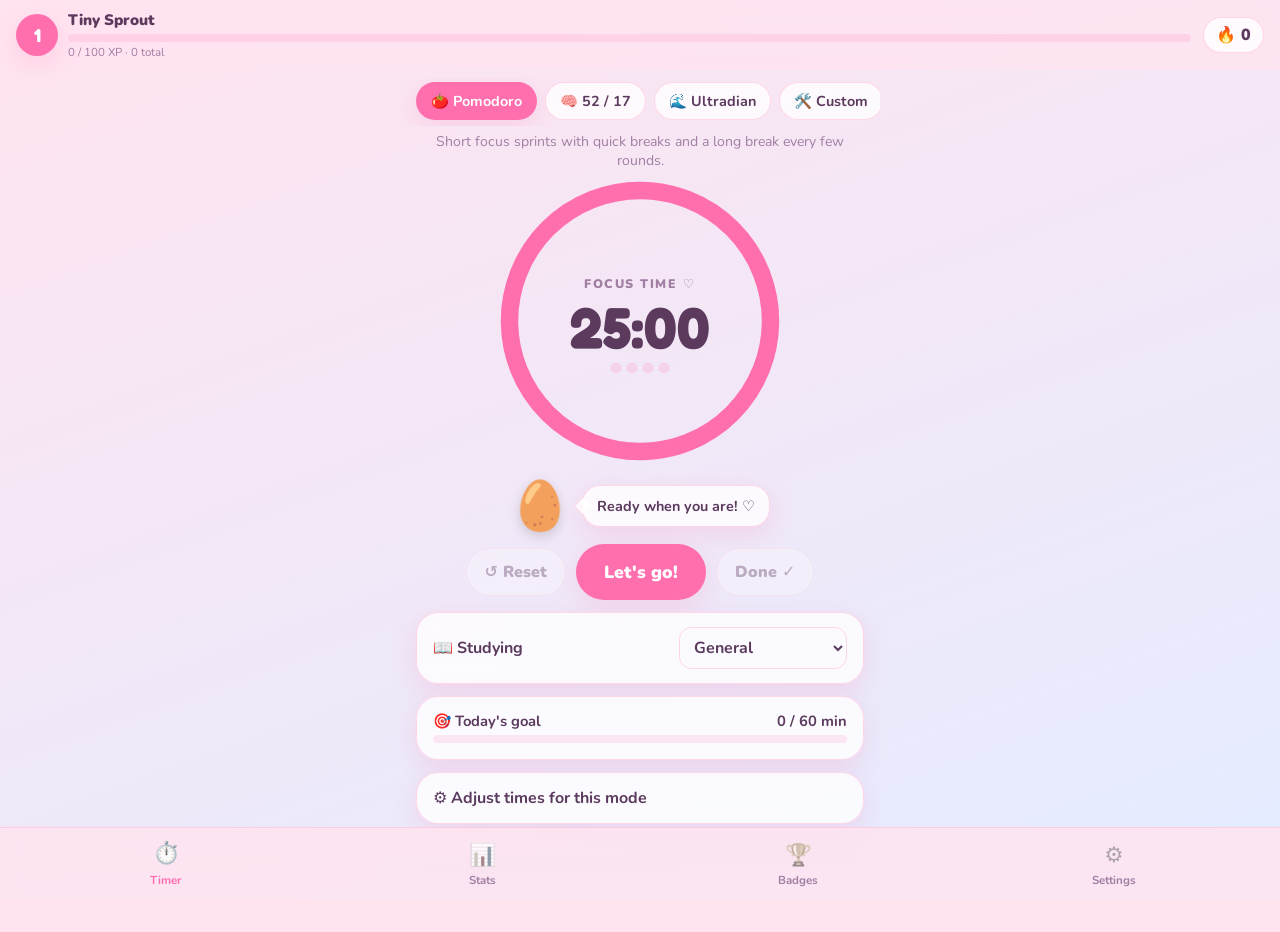
==== index.html @ 77144d10 "Add files via upload" ====
<!doctype html>
<html lang="en">
<head>
  <meta charset="utf-8">
  <meta name="viewport" content="width=device-width, initial-scale=1, viewport-fit=cover">
  <meta name="apple-mobile-web-app-capable" content="yes">
  <meta name="mobile-web-app-capable" content="yes">
  <meta name="apple-mobile-web-app-status-bar-style" content="black-translucent">
  <meta name="apple-mobile-web-app-title" content="StudyQuest">
  <meta name="theme-color" content="#ffe3ef">
  <meta name="description" content="A gamified study timer with Pomodoro, Flowtime and more.">
  <title>StudyQuest</title>
  <link rel="manifest" href="manifest.webmanifest">
  <link rel="apple-touch-icon" href="icons/apple-touch-icon.png">
  <link rel="icon" type="image/png" href="icons/icon-192.png">
  <link rel="preconnect" href="https://fonts.googleapis.com">
  <link rel="preconnect" href="https://fonts.gstatic.com" crossorigin>
  <link rel="stylesheet" href="https://fonts.googleapis.com/css2?family=Nunito:wght@400;700;900&family=Fredoka:wght@500;700&family=Creepster&family=Orbitron:wght@600;800&family=Press+Start+2P&family=VT323&display=swap">
  <link rel="stylesheet" href="styles.css">
</head>
<body data-theme="cute">
  <div id="decor" aria-hidden="true"></div>

  <header class="topbar">
    <div class="lvl">
      <div class="lvl-badge" id="lvlNum">1</div>
      <div class="lvl-info">
        <div class="lvl-title" id="lvlTitle">Tiny Sprout</div>
        <div class="xpbar"><div id="xpFill"></div></div>
        <div class="xp-text" id="xpText">0 / 100 XP</div>
      </div>
    </div>
    <div class="streak" id="streak" title="Day streak">🔥 0</div>
  </header>

  <div class="install-hint" id="installHint" hidden>
    <span>📲 Tap <b>Share</b> → <b>Add to Home Screen</b> to install</span>
    <button id="installClose" aria-label="Dismiss">✕</button>
  </div>

  <main id="app">
    <!-- TIMER -->
    <section class="view active" id="view-timer">
      <div class="chips" id="modeChips" role="tablist"></div>
      <p class="mode-desc" id="modeDesc"></p>

      <div class="ring-wrap">
        <svg viewBox="0 0 200 200" class="ring" aria-hidden="true">
          <circle class="ring-bg" cx="100" cy="100" r="90"></circle>
          <circle class="ring-fg" id="ringFg" cx="100" cy="100" r="90"></circle>
        </svg>
        <div class="ring-center">
          <div class="phase" id="phaseLabel">Focus</div>
          <div class="time" id="timeText" role="timer">25:00</div>
          <div class="dots" id="cycleDots"></div>
        </div>
      </div>

      <div class="mascot-row">
        <div class="mascot" id="mascot">🥚</div>
        <div class="bubble" id="bubble">Ready when you are!</div>
      </div>

      <div class="controls">
        <button class="btn ghost" id="resetBtn">↺ Reset</button>
        <button class="btn primary" id="mainBtn">Start</button>
        <button class="btn ghost" id="skipBtn">Skip ⏭</button>
      </div>

      <label class="subject card">
        <span>📖 Studying</span>
        <select id="subjectSelect"></select>
      </label>

      <div class="goal card">
        <div class="goal-head"><span>🎯 Today's goal</span><span id="goalText">0 / 60 min</span></div>
        <div class="bar"><div id="goalFill"></div></div>
      </div>

      <details class="adjust card" id="adjust">
        <summary>⚙️ Adjust times for this mode</summary>
        <div id="adjustFields"></div>
      </details>
    </section>

    <!-- STATS -->
    <section class="view" id="view-stats">
      <h2>Your progress</h2>
      <div class="stat-cards" id="statCards"></div>
      <div class="card">
        <h3>Last 7 days</h3>
        <div class="week" id="weekChart"></div>
      </div>
      <div class="card">
        <h3>By subject</h3>
        <div id="subjBars"></div>
      </div>
      <div class="card">
        <h3>Recent sessions</h3>
        <ul class="recent" id="recent"></ul>
      </div>
    </section>

    <!-- BADGES -->
    <section class="view" id="view-badges">
      <h2>Achievements</h2>
      <p class="muted" id="badgeCount"></p>
      <div class="badges" id="badgeGrid"></div>
    </section>

    <!-- SETTINGS -->
    <section class="view" id="view-settings">
      <h2>Settings</h2>

      <div class="card">
        <h3>Theme</h3>
        <div class="themes" id="themeGrid"></div>
      </div>

      <div class="card">
        <h3>Daily goal</h3>
        <label class="row">Minutes per day
          <input type="number" id="goalInput" min="5" max="960" step="5" inputmode="numeric">
        </label>
      </div>

      <div class="card">
        <h3>Behavior</h3>
        <label class="row switch">Sounds <input type="checkbox" id="soundToggle"><i></i></label>
        <label class="row switch">Keep screen on while timing <input type="checkbox" id="awakeToggle"><i></i></label>
        <label class="row switch">Auto-start breaks <input type="checkbox" id="autoBreakToggle"><i></i></label>
        <label class="row switch">Auto-start next focus <input type="checkbox" id="autoFocusToggle"><i></i></label>
      </div>

      <div class="card">
        <h3>Subjects</h3>
        <ul class="subject-list" id="subjectList"></ul>
        <form class="add-subject" id="addSubjectForm">
          <input type="text" id="newSubject" placeholder="Add a subject…" maxlength="30">
          <button class="btn small primary" type="submit">Add</button>
        </form>
      </div>

      <div class="card">
        <h3>Your data</h3>
        <p class="muted small">Everything is saved on this device only. Make a backup now and then.</p>
        <div class="btn-row">
          <button class="btn small ghost" id="exportBtn">⬇️ Export backup</button>
          <button class="btn small ghost" id="importBtn">⬆️ Import backup</button>
          <input type="file" id="importFile" accept="application/json,.json" hidden>
        </div>
        <button class="btn small danger" id="resetAllBtn">Reset all progress</button>
      </div>
    </section>
  </main>

  <nav class="tabbar">
    <button data-view="timer" class="active"><span>⏱️</span>Timer</button>
    <button data-view="stats"><span>📊</span>Stats</button>
    <button data-view="badges"><span>🏆</span>Badges</button>
    <button data-view="settings"><span>⚙️</span>Settings</button>
  </nav>

  <div id="toasts" aria-live="polite"></div>
  <div id="burst" aria-hidden="true"></div>

  <script src="app.js"></script>
</body>
</html>
---- styles.css ----
/* ============ THEMES ============ */
:root, [data-theme="cute"] {
  --bg1: #ffe3ef; --bg2: #e3ecff;
  --card: rgba(255,255,255,.78); --card-border: rgba(255,170,205,.45);
  --text: #5b3a5e; --muted: #a07fa3;
  --accent: #ff6fae; --accent-text: #fff; --accent2: #7cc8ff;
  --ring-bg: rgba(255,111,174,.15);
  --font: 'Nunito', system-ui, -apple-system, sans-serif;
  --font-display: 'Fredoka', 'Nunito', system-ui, sans-serif;
  --radius: 22px; --btn-radius: 999px;
  --shadow: 0 8px 24px rgba(255,111,174,.18);
  --time-size: 3.6rem;
}
[data-theme="spooky"] {
  --bg1: #1b0f26; --bg2: #2e1238;
  --card: rgba(44,24,58,.78); --card-border: rgba(255,140,26,.28);
  --text: #f5e9ff; --muted: #b59ccb;
  --accent: #ff8c1a; --accent-text: #1b0f26; --accent2: #a855f7;
  --ring-bg: rgba(168,85,247,.18);
  --font: 'Nunito', system-ui, sans-serif;
  --font-display: 'Creepster', 'Nunito', cursive;
  --radius: 14px; --btn-radius: 12px;
  --shadow: 0 0 22px rgba(255,140,26,.18);
  --time-size: 4rem;
}
[data-theme="forest"] {
  --bg1: #f4ecd8; --bg2: #dbe7c9;
  --card: rgba(255,251,240,.82); --card-border: rgba(95,141,78,.3);
  --text: #3d3322; --muted: #7d6f55;
  --accent: #5f8d4e; --accent-text: #fff; --accent2: #d98b3a;
  --ring-bg: rgba(95,141,78,.15);
  --font: 'Nunito', system-ui, sans-serif;
  --font-display: 'Fredoka', 'Nunito', sans-serif;
  --radius: 18px; --btn-radius: 16px;
  --shadow: 0 8px 22px rgba(61,51,34,.12);
  --time-size: 3.6rem;
}
[data-theme="space"] {
  --bg1: #070b22; --bg2: #1d1450;
  --card: rgba(22,29,68,.78); --card-border: rgba(92,225,230,.25);
  --text: #e7ecff; --muted: #8f9bd0;
  --accent: #5ce1e6; --accent-text: #070b22; --accent2: #b388ff;
  --ring-bg: rgba(92,225,230,.13);
  --font: 'Nunito', system-ui, sans-serif;
  --font-display: 'Orbitron', system-ui, sans-serif;
  --radius: 16px; --btn-radius: 10px;
  --shadow: 0 0 26px rgba(92,225,230,.15);
  --time-size: 3rem;
}
[data-theme="ocean"] {
  --bg1: #def6ff; --bg2: #a9dcf0;
  --card: rgba(255,255,255,.75); --card-border: rgba(0,150,199,.25);
  --text: #0b3954; --muted: #4f7a91;
  --accent: #0096c7; --accent-text: #fff; --accent2: #ff9478;
  --ring-bg: rgba(0,150,199,.14);
  --font: 'Nunito', system-ui, sans-serif;
  --font-display: 'Fredoka', 'Nunito', sans-serif;
  --radius: 26px; --btn-radius: 999px;
  --shadow: 0 8px 24px rgba(0,150,199,.16);
  --time-size: 3.6rem;
}
[data-theme="retro"] {
  --bg1: #0d0d1a; --bg2: #000000;
  --card: #15152a; --card-border: #39ff14;
  --text: #d9ffd9; --muted: #7fbf7f;
  --accent: #39ff14; --accent-text: #000; --accent2: #ff2e88;
  --ring-bg: rgba(57,255,20,.12);
  --font: 'VT323', ui-monospace, monospace;
  --font-display: 'Press Start 2P', ui-monospace, monospace;
  --radius: 0px; --btn-radius: 0px;
  --shadow: 4px 4px 0 #ff2e88;
  --time-size: 2.2rem;
}
[data-theme="retro"] body, [data-theme="retro"] { font-size: 20px; }

/* ============ BASE ============ */
* { box-sizing: border-box; -webkit-tap-highlight-color: transparent; }
html, body { margin: 0; min-height: 100%; }
body {
  font-family: var(--font);
  color: var(--text);
  background: linear-gradient(160deg, var(--bg1), var(--bg2)) fixed;
  background-color: var(--bg1);
  min-height: 100vh; min-height: 100dvh;
  overscroll-behavior-y: none;
  transition: background .4s, color .4s;
}
button, input, select { font: inherit; color: inherit; }
h2, h3 { font-family: var(--font-display); font-weight: 700; margin: .2em 0 .6em; }
h2 { font-size: 1.5rem; }
h3 { font-size: 1.05rem; }
[data-theme="retro"] h2 { font-size: 1rem; line-height: 1.6; }
[data-theme="retro"] h3 { font-size: .7rem; line-height: 1.6; }
[data-theme="spooky"] h2 { font-size: 2rem; letter-spacing: .04em; color: var(--accent); font-weight: 400; }
[data-theme="spooky"] h3 { font-size: 1.3rem; letter-spacing: .04em; font-weight: 400; }
.muted { color: var(--muted); }
.small { font-size: .85rem; }

#decor { position: fixed; inset: 0; overflow: hidden; pointer-events: none; z-index: 0; }
#decor span {
  position: absolute; bottom: -10vh; opacity: .3;
  animation: drift linear infinite;
}
@keyframes drift {
  0%   { transform: translate(0, 0) rotate(0deg); }
  50%  { transform: translate(18px, -60vh) rotate(25deg); }
  100% { transform: translate(-12px, -125vh) rotate(-10deg); }
}

.topbar {
  position: sticky; top: 0; z-index: 5;
  display: flex; align-items: center; justify-content: space-between; gap: 12px;
  padding: calc(env(safe-area-inset-top) + 10px) 16px 10px;
  backdrop-filter: blur(12px); -webkit-backdrop-filter: blur(12px);
  background: color-mix(in srgb, var(--bg1) 70%, transparent);
}
.lvl { display: flex; align-items: center; gap: 10px; flex: 1; min-width: 0; }
.lvl-badge {
  width: 42px; height: 42px; flex: none; display: grid; place-items: center;
  border-radius: 50%; background: var(--accent); color: var(--accent-text);
  font-family: var(--font-display); font-weight: 700; font-size: 1.15rem; box-shadow: var(--shadow);
}
[data-theme="retro"] .lvl-badge { border-radius: 0; font-size: .75rem; }
.lvl-info { flex: 1; min-width: 0; }
.lvl-title { font-weight: 900; font-size: .95rem; white-space: nowrap; overflow: hidden; text-overflow: ellipsis; }
.xpbar, .bar { height: 8px; border-radius: 99px; background: var(--ring-bg); overflow: hidden; margin: 4px 0 2px; }
[data-theme="retro"] .xpbar, [data-theme="retro"] .bar { border-radius: 0; }
#xpFill, .bar > div { height: 100%; width: 0; background: linear-gradient(90deg, var(--accent), var(--accent2)); border-radius: inherit; transition: width .6s ease; }
.xp-text { font-size: .72rem; color: var(--muted); }
.streak {
  flex: none; font-weight: 900; padding: 6px 12px; border-radius: 99px;
  background: var(--card); border: 1px solid var(--card-border);
}
[data-theme="retro"] .streak { border-radius: 0; }

.install-hint {
  position: relative; z-index: 4; margin: 8px 16px 0; padding: 10px 40px 10px 14px;
  border-radius: 14px; background: var(--accent); color: var(--accent-text); font-size: .9rem;
}
.install-hint button { position: absolute; right: 8px; top: 50%; transform: translateY(-50%); background: none; border: 0; font-size: 1rem; cursor: pointer; color: inherit; }

main {
  position: relative; z-index: 1;
  max-width: 480px; margin: 0 auto;
  padding: 8px 16px calc(96px + env(safe-area-inset-bottom));
}
.view { display: none; animation: fadein .25s ease; }
.view.active { display: block; }
@keyframes fadein { from { opacity: 0; transform: translateY(6px); } to { opacity: 1; transform: none; } }

.card {
  background: var(--card); border: 1px solid var(--card-border);
  border-radius: var(--radius); padding: 14px 16px; margin: 12px 0;
  box-shadow: var(--shadow);
  backdrop-filter: blur(8px); -webkit-backdrop-filter: blur(8px);
}
[data-theme="retro"] .card { border-width: 2px; }

/* ============ TIMER ============ */
.chips {
  display: flex; gap: 8px; overflow-x: auto; padding: 4px 2px 6px; margin: 0 -16px; padding-inline: 16px;
  scrollbar-width: none;
}
.chips::-webkit-scrollbar { display: none; }
.chip {
  flex: none; padding: 8px 14px; border-radius: var(--btn-radius);
  background: var(--card); border: 1px solid var(--card-border); cursor: pointer;
  font-weight: 700; font-size: .9rem; white-space: nowrap;
}
.chip.active { background: var(--accent); color: var(--accent-text); border-color: transparent; box-shadow: var(--shadow); }
.mode-desc { text-align: center; color: var(--muted); font-size: .88rem; margin: 6px 8px 0; min-height: 2.4em; }

.ring-wrap { position: relative; width: min(78vw, 290px); aspect-ratio: 1; margin: 6px auto 0; }
.ring { width: 100%; height: 100%; transform: rotate(-90deg); }
.ring circle { fill: none; stroke-width: 12; }
.ring-bg { stroke: var(--ring-bg); }
.ring-fg { stroke: var(--accent); stroke-linecap: round; transition: stroke-dashoffset .3s linear, stroke .4s; }
[data-theme="retro"] .ring-fg { stroke-linecap: butt; }
body.on-break .ring-fg { stroke: var(--accent2); }
.ring-center { position: absolute; inset: 0; display: flex; flex-direction: column; align-items: center; justify-content: center; text-align: center; }
.phase { font-weight: 900; text-transform: uppercase; letter-spacing: .12em; font-size: .78rem; color: var(--muted); max-width: 70%; }
[data-theme="retro"] .phase { font-family: var(--font-display); font-size: .5rem; line-height: 1.6; }
.time {
  font-family: var(--font-display); font-size: var(--time-size); font-weight: 700;
  font-variant-numeric: tabular-nums; line-height: 1.1; margin: 4px 0;
}
[data-theme="spooky"] .time { font-weight: 400; letter-spacing: .05em; color: var(--accent); text-shadow: 0 0 18px rgba(255,140,26,.45); }
[data-theme="space"] .time { text-shadow: 0 0 16px rgba(92,225,230,.5); }
[data-theme="retro"] .time { text-shadow: 3px 3px 0 var(--accent2); }
.dots { display: flex; gap: 6px; min-height: 10px; }
.dots i { width: 10px; height: 10px; border-radius: 50%; background: var(--ring-bg); border: 1px solid var(--card-border); }
.dots i.on { background: var(--accent); border-color: var(--accent); }
[data-theme="retro"] .dots i { border-radius: 0; }

.mascot-row { display: flex; align-items: center; justify-content: center; gap: 12px; margin: 10px 0 4px; }
.mascot { font-size: 3rem; line-height: 1; filter: drop-shadow(0 4px 6px rgba(0,0,0,.15)); transition: transform .3s; }
body.running.on-focus .mascot { animation: bob 1.6s ease-in-out infinite; }
body.on-break .mascot { animation: sway 3s ease-in-out infinite; }
.mascot.cheer { animation: cheer .7s ease 2 !important; }
@keyframes bob { 0%,100% { transform: translateY(0); } 50% { transform: translateY(-8px); } }
@keyframes sway { 0%,100% { transform: rotate(-6deg); } 50% { transform: rotate(6deg); } }
@keyframes cheer { 0% { transform: scale(1) rotate(0); } 30% { transform: scale(1.35) rotate(-12deg); } 60% { transform: scale(1.2) rotate(12deg); } 100% { transform: scale(1); } }
.bubble {
  position: relative; max-width: 220px; padding: 10px 14px; font-size: .9rem; font-weight: 700;
  background: var(--card); border: 1px solid var(--card-border); border-radius: 18px; box-shadow: var(--shadow);
}
.bubble::before {
  content: ''; position: absolute; left: -7px; top: 50%; width: 12px; height: 12px;
  background: inherit; border-left: 1px solid var(--card-border); border-bottom: 1px solid var(--card-border);
  transform: translateY(-50%) rotate(45deg);
}
[data-theme="retro"] .bubble { border-radius: 0; }

.controls { display: flex; justify-content: center; align-items: center; gap: 10px; margin: 14px 0 6px; }
.btn {
  border: 0; cursor: pointer; border-radius: var(--btn-radius); font-weight: 900;
  padding: 12px 18px; transition: transform .1s, opacity .2s; touch-action: manipulation;
}
.btn:active { transform: scale(.95); }
.btn:disabled { opacity: .35; pointer-events: none; }
.btn.primary { background: var(--accent); color: var(--accent-text); box-shadow: var(--shadow); }
.controls .btn.primary { min-width: 130px; padding: 16px 24px; font-size: 1.1rem; }
.btn.ghost { background: var(--card); border: 1px solid var(--card-border); }
.btn.danger { background: transparent; border: 1px solid #e5484d; color: #e5484d; margin-top: 10px; }
.btn.small { padding: 8px 14px; font-size: .88rem; }
[data-theme="retro"] .btn { font-family: var(--font-display); font-size: .6rem; line-height: 1.5; }
[data-theme="retro"] .controls .btn.primary { font-size: .7rem; }
[data-theme="spooky"] .controls .btn.primary { font-family: var(--font-display); font-weight: 400; font-size: 1.4rem; letter-spacing: .05em; }
.btn-row { display: flex; gap: 8px; flex-wrap: wrap; }

.subject { display: flex; align-items: center; justify-content: space-between; gap: 12px; font-weight: 700; }
select, input[type="number"], input[type="text"] {
  background: transparent; border: 1px solid var(--card-border); border-radius: 12px;
  padding: 8px 10px; font-weight: 700; min-width: 0;
}
select { max-width: 60%; }
select option { color: #222; }
[data-theme="retro"] select, [data-theme="retro"] input { border-radius: 0; }
.goal-head { display: flex; justify-content: space-between; font-weight: 700; font-size: .92rem; }

.adjust summary { cursor: pointer; font-weight: 700; list-style: none; }
.adjust summary::-webkit-details-marker { display: none; }
.adjust[open] summary { margin-bottom: 8px; }
.row { display: flex; align-items: center; justify-content: space-between; gap: 12px; padding: 8px 0; font-weight: 700; }
.row + .row { border-top: 1px dashed var(--card-border); }
.row input[type="number"] { width: 84px; text-align: center; }

/* switches */
.switch input { position: absolute; opacity: 0; pointer-events: none; }
.switch i {
  flex: none; position: relative; width: 50px; height: 30px; border-radius: 99px;
  background: var(--ring-bg); border: 1px solid var(--card-border); transition: background .2s;
}
.switch i::after {
  content: ''; position: absolute; top: 3px; left: 3px; width: 22px; height: 22px; border-radius: 50%;
  background: #fff; box-shadow: 0 1px 3px rgba(0,0,0,.25); transition: transform .2s;
}
.switch input:checked + i { background: var(--accent); }
.switch input:checked + i::after { transform: translateX(20px); }
.switch input:focus-visible + i { outline: 2px solid var(--accent2); outline-offset: 2px; }
[data-theme="retro"] .switch i, [data-theme="retro"] .switch i::after { border-radius: 0; }

/* ============ STATS ============ */
.stat-cards { display: grid; grid-template-columns: repeat(2, 1fr); gap: 10px; }
.stat-cards .card { margin: 0; text-align: center; padding: 14px 8px; }
.stat-cards b { display: block; font-family: var(--font-display); font-size: 1.6rem; color: var(--accent); }
[data-theme="retro"] .stat-cards b { font-size: .9rem; line-height: 2; }
.stat-cards span { font-size: .8rem; color: var(--muted); font-weight: 700; }
.week { display: flex; align-items: flex-end; gap: 8px; height: 150px; padding-top: 18px; }
.week .col { flex: 1; display: flex; flex-direction: column; align-items: center; justify-content: flex-end; height: 100%; gap: 4px; }
.week .bar-v { width: 100%; max-width: 30px; border-radius: 8px 8px 3px 3px; background: linear-gradient(180deg, var(--accent), var(--accent2)); min-height: 3px; transition: height .5s; }
.week .bar-v.empty { background: var(--ring-bg); }
.week .val { font-size: .7rem; font-weight: 700; color: var(--muted); }
.week .day { font-size: .75rem; font-weight: 900; }
.week .col.today .day { color: var(--accent); }
[data-theme="retro"] .week .bar-v { border-radius: 0; }
.subj-row { margin: 8px 0; }
.subj-row .top { display: flex; justify-content: space-between; font-size: .88rem; font-weight: 700; }
.recent { list-style: none; padding: 0; margin: 0; }
.recent li { display: flex; justify-content: space-between; gap: 8px; padding: 8px 0; font-size: .88rem; border-bottom: 1px dashed var(--card-border); }
.recent li:last-child { border-bottom: 0; }
.recent .when { color: var(--muted); white-space: nowrap; }

/* ============ BADGES ============ */
.badges { display: grid; grid-template-columns: repeat(auto-fill, minmax(140px, 1fr)); gap: 10px; }
.badge { text-align: center; margin: 0; padding: 14px 10px; }
.badge .ico { font-size: 2.2rem; line-height: 1.2; }
.badge .name { font-weight: 900; font-size: .92rem; margin: 4px 0 2px; }
.badge .desc { font-size: .78rem; color: var(--muted); }
.badge.locked .ico { filter: grayscale(1); opacity: .35; }
.badge.locked .name { opacity: .6; }
.badge.unlocked { border-color: var(--accent); }

/* ============ SETTINGS ============ */
.themes { display: grid; grid-template-columns: repeat(3, 1fr); gap: 8px; }
.theme-card {
  border: 2px solid transparent; border-radius: 16px; padding: 12px 4px 10px; cursor: pointer;
  display: flex; flex-direction: column; align-items: center; gap: 4px; font-weight: 900; font-size: .8rem;
}
.theme-card .em { font-size: 1.8rem; }
.theme-card.active { border-color: var(--accent); box-shadow: 0 0 0 3px var(--ring-bg); }
.subject-list { list-style: none; padding: 0; margin: 0 0 10px; }
.subject-list li { display: flex; justify-content: space-between; align-items: center; padding: 6px 0; font-weight: 700; }
.subject-list button { background: none; border: 0; cursor: pointer; font-size: 1rem; opacity: .6; }
.add-subject { display: flex; gap: 8px; }
.add-subject input { flex: 1; }

/* ============ TABBAR ============ */
.tabbar {
  position: fixed; left: 0; right: 0; bottom: 0; z-index: 10;
  display: flex; justify-content: space-around;
  padding: 6px 8px calc(env(safe-area-inset-bottom) + 6px);
  background: color-mix(in srgb, var(--bg1) 82%, transparent);
  backdrop-filter: blur(14px); -webkit-backdrop-filter: blur(14px);
  border-top: 1px solid var(--card-border);
}
.tabbar button {
  flex: 1; max-width: 110px; background: none; border: 0; cursor: pointer; padding: 6px 0;
  display: flex; flex-direction: column; align-items: center; gap: 2px;
  font-size: .72rem; font-weight: 700; color: var(--muted);
}
.tabbar button span { font-size: 1.35rem; filter: grayscale(.8); opacity: .7; transition: .2s; }
.tabbar button.active { color: var(--accent); }
.tabbar button.active span { filter: none; opacity: 1; transform: translateY(-2px); }
[data-theme="retro"] .tabbar button { font-size: .95rem; }

/* ============ TOASTS + BURST ============ */
#toasts {
  position: fixed; top: calc(env(safe-area-inset-top) + 70px); left: 50%; transform: translateX(-50%);
  z-index: 50; display: flex; flex-direction: column; gap: 8px; align-items: center; width: min(92vw, 380px); pointer-events: none;
}
.toast {
  background: var(--accent); color: var(--accent-text); font-weight: 900; padding: 10px 16px;
  border-radius: 16px; box-shadow: 0 8px 24px rgba(0,0,0,.2); text-align: center;
  animation: toastIn .35s cubic-bezier(.2,1.4,.4,1), toastOut .4s ease 2.8s forwards;
}
.toast.big { background: linear-gradient(135deg, var(--accent), var(--accent2)); font-size: 1.1rem; padding: 14px 20px; }
.toast small { display: block; font-weight: 700; opacity: .85; }
[data-theme="retro"] .toast { border-radius: 0; }
@keyframes toastIn { from { opacity: 0; transform: translateY(-14px) scale(.9); } }
@keyframes toastOut { to { opacity: 0; transform: translateY(-10px); } }

#burst { position: fixed; left: 50%; top: 40%; z-index: 40; pointer-events: none; }
#burst span {
  position: absolute; font-size: 1.6rem; left: 0; top: 0;
  animation: pop 1.3s cubic-bezier(.15,.8,.3,1) forwards;
}
@keyframes pop {
  0% { transform: translate(-50%, -50%) scale(.3); opacity: 1; }
  100% { transform: translate(calc(-50% + var(--x)), calc(-50% + var(--y))) scale(1) rotate(var(--r)); opacity: 0; }
}

@media (prefers-reduced-motion: reduce) {
  #decor span, .mascot, #burst span { animation: none !important; }
  #decor { display: none; }
}
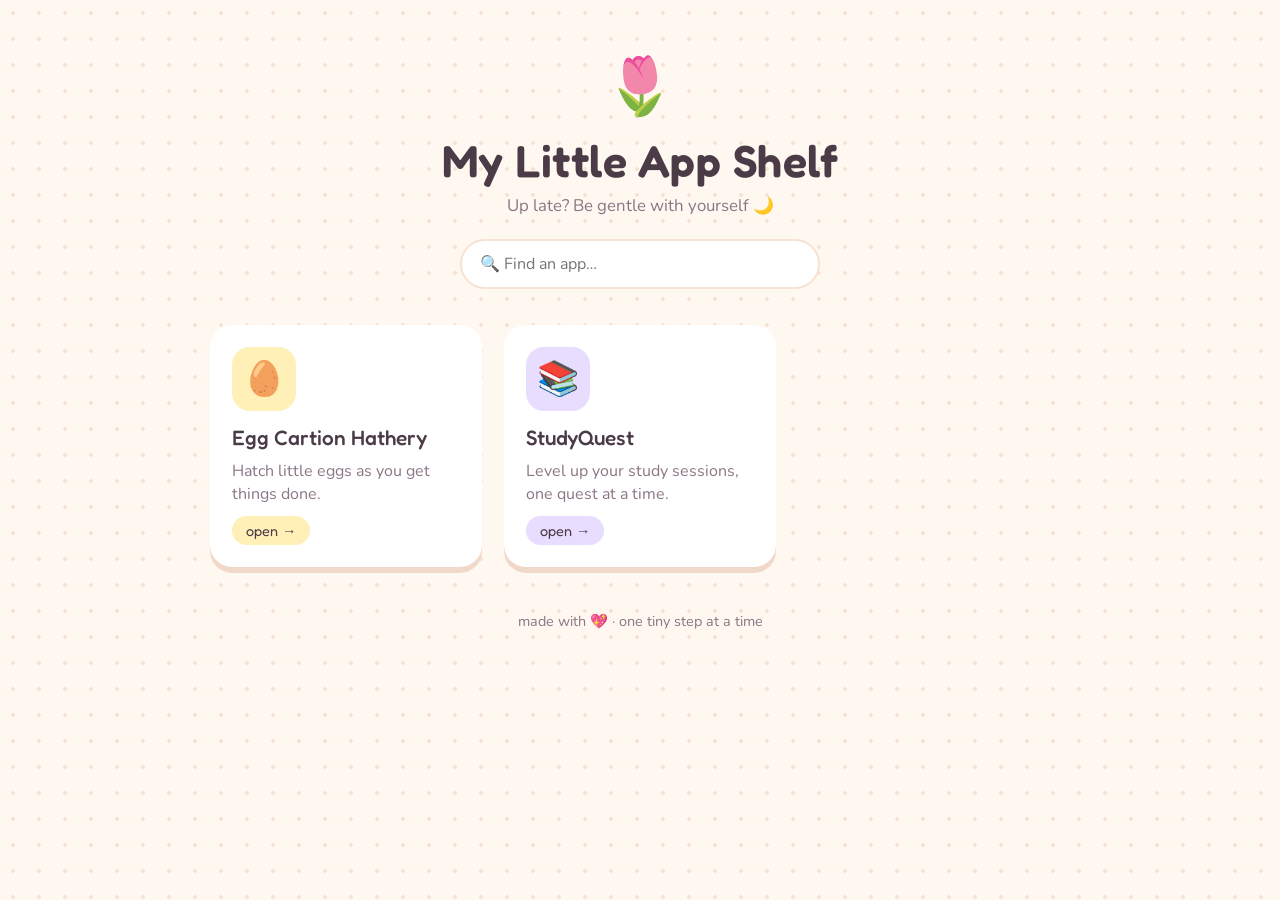
==== commit 48a8aa88: "Add files via upload" ====
--- a/index.html
+++ b/index.html
@@ -2,168 +2,228 @@
 <html lang="en">
 <head>
   <meta charset="utf-8">
-  <meta name="viewport" content="width=device-width, initial-scale=1, viewport-fit=cover">
-  <meta name="apple-mobile-web-app-capable" content="yes">
-  <meta name="mobile-web-app-capable" content="yes">
-  <meta name="apple-mobile-web-app-status-bar-style" content="black-translucent">
-  <meta name="apple-mobile-web-app-title" content="StudyQuest">
-  <meta name="theme-color" content="#ffe3ef">
-  <meta name="description" content="A gamified study timer with Pomodoro, Flowtime and more.">
-  <title>StudyQuest</title>
-  <link rel="manifest" href="manifest.webmanifest">
-  <link rel="apple-touch-icon" href="icons/apple-touch-icon.png">
-  <link rel="icon" type="image/png" href="icons/icon-192.png">
+  <meta name="viewport" content="width=device-width, initial-scale=1">
+  <title>My Little App Shelf</title>
+  <link rel="icon" href="data:image/svg+xml,<svg xmlns='http://www.w3.org/2000/svg' viewBox='0 0 100 100'><text y='.9em' font-size='90'>🌷</text></svg>">
   <link rel="preconnect" href="https://fonts.googleapis.com">
   <link rel="preconnect" href="https://fonts.gstatic.com" crossorigin>
-  <link rel="stylesheet" href="https://fonts.googleapis.com/css2?family=Nunito:wght@400;700;900&family=Fredoka:wght@500;700&family=Creepster&family=Orbitron:wght@600;800&family=Press+Start+2P&family=VT323&display=swap">
-  <link rel="stylesheet" href="styles.css">
+  <link href="https://fonts.googleapis.com/css2?family=Fredoka:wght@400;500;600&family=Nunito:wght@400;600&display=swap" rel="stylesheet">
+  <style>
+    :root {
+      --bg: #fff8f1;
+      --bg-dot: #f6e3d4;
+      --ink: #4a3b47;
+      --ink-soft: #8a7685;
+      --card: #ffffff;
+      --shadow: 0 6px 0 #f0d9c8;
+      --shadow-hover: 0 10px 0 #ebcdb8;
+      --ring: #e7b8c9;
+      --pink: #ffd6e0;
+      --mint: #d3f2e3;
+      --butter: #fff0b8;
+      --sky: #d6e9ff;
+      --lilac: #e8dcff;
+      --peach: #ffe0cc;
+    }
+    @media (prefers-color-scheme: dark) {
+      :root:not([data-theme="light"]) {
+        --bg: #241e2b;
+        --bg-dot: #312939;
+        --ink: #f5e9f0;
+        --ink-soft: #b9a8b5;
+        --card: #2f2737;
+        --shadow: 0 6px 0 #18131d;
+        --shadow-hover: 0 10px 0 #18131d;
+        --ring: #c98aa3;
+        --pink: #5a3346;
+        --mint: #2b4a3f;
+        --butter: #4f4527;
+        --sky: #2c3d56;
+        --lilac: #3e3358;
+        --peach: #553a2c;
+      }
+    }
+
+    * { box-sizing: border-box; }
+    html, body { margin: 0; }
+    body {
+      min-height: 100vh;
+      background-color: var(--bg);
+      background-image: radial-gradient(var(--bg-dot) 2px, transparent 2px);
+      background-size: 26px 26px;
+      color: var(--ink);
+      font-family: "Nunito", system-ui, sans-serif;
+      padding: 48px 16px 64px;
+    }
+    main { max-width: 860px; margin: 0 auto; }
+
+    header { text-align: center; margin-bottom: 36px; }
+    .mascot {
+      font-size: 56px;
+      display: inline-block;
+      animation: bob 3s ease-in-out infinite;
+    }
+    @keyframes bob {
+      0%, 100% { transform: translateY(0) rotate(-4deg); }
+      50% { transform: translateY(-8px) rotate(4deg); }
+    }
+    h1 {
+      font-family: "Fredoka", sans-serif;
+      font-weight: 600;
+      font-size: clamp(2rem, 6vw, 2.8rem);
+      margin: 8px 0 6px;
+      letter-spacing: 0.5px;
+    }
+    .greeting { color: var(--ink-soft); margin: 0; font-size: 1.05rem; }
+
+    .search {
+      display: block;
+      width: 100%;
+      max-width: 360px;
+      margin: 22px auto 0;
+      padding: 12px 18px;
+      border-radius: 999px;
+      border: 2px solid var(--bg-dot);
+      background: var(--card);
+      color: var(--ink);
+      font: inherit;
+      outline: none;
+    }
+    .search:focus { border-color: var(--ring); }
+
+    .grid {
+      display: grid;
+      grid-template-columns: repeat(auto-fill, minmax(230px, 1fr));
+      gap: 22px;
+      list-style: none;
+      padding: 0;
+      margin: 0;
+    }
+    .card {
+      display: flex;
+      flex-direction: column;
+      gap: 10px;
+      height: 100%;
+      padding: 22px;
+      border-radius: 22px;
+      background: var(--card);
+      box-shadow: var(--shadow);
+      color: inherit;
+      text-decoration: none;
+      transition: transform .18s ease, box-shadow .18s ease;
+    }
+    .card:hover, .card:focus-visible {
+      transform: translateY(-4px) rotate(-0.6deg);
+      box-shadow: var(--shadow-hover);
+      outline: none;
+    }
+    .card:focus-visible { box-shadow: var(--shadow-hover), 0 0 0 3px var(--ring); }
+    .icon {
+      width: 64px; height: 64px;
+      display: grid; place-items: center;
+      font-size: 34px;
+      border-radius: 18px;
+      background: var(--tint);
+    }
+    .card:hover .icon { animation: wiggle .5s ease; }
+    @keyframes wiggle {
+      25% { transform: rotate(-10deg); }
+      75% { transform: rotate(10deg); }
+    }
+    .name {
+      font-family: "Fredoka", sans-serif;
+      font-weight: 500;
+      font-size: 1.3rem;
+      margin: 4px 0 0;
+    }
+    .desc { color: var(--ink-soft); margin: 0; line-height: 1.45; flex: 1; }
+    .go {
+      align-self: flex-start;
+      font-family: "Fredoka", sans-serif;
+      font-size: .9rem;
+      padding: 6px 14px;
+      border-radius: 999px;
+      background: var(--tint);
+    }
+
+    .empty { text-align: center; color: var(--ink-soft); display: none; }
+    footer { text-align: center; color: var(--ink-soft); margin-top: 44px; font-size: .9rem; }
+
+    @media (prefers-reduced-motion: reduce) {
+      .mascot, .card:hover .icon { animation: none; }
+      .card { transition: none; }
+    }
+  </style>
 </head>
-<body data-theme="cute">
-  <div id="decor" aria-hidden="true"></div>
-
-  <header class="topbar">
-    <div class="lvl">
-      <div class="lvl-badge" id="lvlNum">1</div>
-      <div class="lvl-info">
-        <div class="lvl-title" id="lvlTitle">Tiny Sprout</div>
-        <div class="xpbar"><div id="xpFill"></div></div>
-        <div class="xp-text" id="xpText">0 / 100 XP</div>
-      </div>
-    </div>
-    <div class="streak" id="streak" title="Day streak">🔥 0</div>
-  </header>
-
-  <div class="install-hint" id="installHint" hidden>
-    <span>📲 Tap <b>Share</b> → <b>Add to Home Screen</b> to install</span>
-    <button id="installClose" aria-label="Dismiss">✕</button>
-  </div>
-
-  <main id="app">
-    <!-- TIMER -->
-    <section class="view active" id="view-timer">
-      <div class="chips" id="modeChips" role="tablist"></div>
-      <p class="mode-desc" id="modeDesc"></p>
-
-      <div class="ring-wrap">
-        <svg viewBox="0 0 200 200" class="ring" aria-hidden="true">
-          <circle class="ring-bg" cx="100" cy="100" r="90"></circle>
-          <circle class="ring-fg" id="ringFg" cx="100" cy="100" r="90"></circle>
-        </svg>
-        <div class="ring-center">
-          <div class="phase" id="phaseLabel">Focus</div>
-          <div class="time" id="timeText" role="timer">25:00</div>
-          <div class="dots" id="cycleDots"></div>
-        </div>
-      </div>
-
-      <div class="mascot-row">
-        <div class="mascot" id="mascot">🥚</div>
-        <div class="bubble" id="bubble">Ready when you are!</div>
-      </div>
-
-      <div class="controls">
-        <button class="btn ghost" id="resetBtn">↺ Reset</button>
-        <button class="btn primary" id="mainBtn">Start</button>
-        <button class="btn ghost" id="skipBtn">Skip ⏭</button>
-      </div>
-
-      <label class="subject card">
-        <span>📖 Studying</span>
-        <select id="subjectSelect"></select>
-      </label>
-
-      <div class="goal card">
-        <div class="goal-head"><span>🎯 Today's goal</span><span id="goalText">0 / 60 min</span></div>
-        <div class="bar"><div id="goalFill"></div></div>
-      </div>
-
-      <details class="adjust card" id="adjust">
-        <summary>⚙️ Adjust times for this mode</summary>
-        <div id="adjustFields"></div>
-      </details>
-    </section>
-
-    <!-- STATS -->
-    <section class="view" id="view-stats">
-      <h2>Your progress</h2>
-      <div class="stat-cards" id="statCards"></div>
-      <div class="card">
-        <h3>Last 7 days</h3>
-        <div class="week" id="weekChart"></div>
-      </div>
-      <div class="card">
-        <h3>By subject</h3>
-        <div id="subjBars"></div>
-      </div>
-      <div class="card">
-        <h3>Recent sessions</h3>
-        <ul class="recent" id="recent"></ul>
-      </div>
-    </section>
-
-    <!-- BADGES -->
-    <section class="view" id="view-badges">
-      <h2>Achievements</h2>
-      <p class="muted" id="badgeCount"></p>
-      <div class="badges" id="badgeGrid"></div>
-    </section>
-
-    <!-- SETTINGS -->
-    <section class="view" id="view-settings">
-      <h2>Settings</h2>
-
-      <div class="card">
-        <h3>Theme</h3>
-        <div class="themes" id="themeGrid"></div>
-      </div>
-
-      <div class="card">
-        <h3>Daily goal</h3>
-        <label class="row">Minutes per day
-          <input type="number" id="goalInput" min="5" max="960" step="5" inputmode="numeric">
-        </label>
-      </div>
-
-      <div class="card">
-        <h3>Behavior</h3>
-        <label class="row switch">Sounds <input type="checkbox" id="soundToggle"><i></i></label>
-        <label class="row switch">Keep screen on while timing <input type="checkbox" id="awakeToggle"><i></i></label>
-        <label class="row switch">Auto-start breaks <input type="checkbox" id="autoBreakToggle"><i></i></label>
-        <label class="row switch">Auto-start next focus <input type="checkbox" id="autoFocusToggle"><i></i></label>
-      </div>
-
-      <div class="card">
-        <h3>Subjects</h3>
-        <ul class="subject-list" id="subjectList"></ul>
-        <form class="add-subject" id="addSubjectForm">
-          <input type="text" id="newSubject" placeholder="Add a subject…" maxlength="30">
-          <button class="btn small primary" type="submit">Add</button>
-        </form>
-      </div>
-
-      <div class="card">
-        <h3>Your data</h3>
-        <p class="muted small">Everything is saved on this device only. Make a backup now and then.</p>
-        <div class="btn-row">
-          <button class="btn small ghost" id="exportBtn">⬇️ Export backup</button>
-          <button class="btn small ghost" id="importBtn">⬆️ Import backup</button>
-          <input type="file" id="importFile" accept="application/json,.json" hidden>
-        </div>
-        <button class="btn small danger" id="resetAllBtn">Reset all progress</button>
-      </div>
-    </section>
+<body>
+  <main>
+    <header>
+      <div class="mascot" aria-hidden="true">🌷</div>
+      <h1>My Little App Shelf</h1>
+      <p class="greeting" id="greeting">Hello! What are we doing today?</p>
+      <input class="search" id="search" type="search" placeholder="🔍 Find an app…" aria-label="Find an app">
+    </header>
+
+    <ul class="grid" id="grid"></ul>
+    <p class="empty" id="empty">No apps match that 🥲</p>
+
+    <footer>made with 💖 · one tiny step at a time</footer>
   </main>
 
-  <nav class="tabbar">
-    <button data-view="timer" class="active"><span>⏱️</span>Timer</button>
-    <button data-view="stats"><span>📊</span>Stats</button>
-    <button data-view="badges"><span>🏆</span>Badges</button>
-    <button data-view="settings"><span>⚙️</span>Settings</button>
-  </nav>
-
-  <div id="toasts" aria-live="polite"></div>
-  <div id="burst" aria-hidden="true"></div>
-
-  <script src="app.js"></script>
+  <script>
+    // ✏️ Add new apps here. `path` is the folder in this repo.
+    // tint options: pink, mint, butter, sky, lilac, peach
+    const apps = [
+      {
+        name: "Egg Cartion Hathery",
+        path: "egg-cartion-hathery/",
+        emoji: "🥚",
+        desc: "Hatch little eggs as you get things done.",
+        tint: "butter"
+      },
+      {
+        name: "StudyQuest",
+        path: "studyquest/",
+        emoji: "📚",
+        desc: "Level up your study sessions, one quest at a time.",
+        tint: "lilac"
+      }
+    ];
+
+    const grid = document.getElementById("grid");
+    const empty = document.getElementById("empty");
+
+    function render(filter = "") {
+      const q = filter.trim().toLowerCase();
+      const shown = apps.filter(a =>
+        (a.name + " " + a.desc).toLowerCase().includes(q));
+      grid.innerHTML = "";
+      for (const app of shown) {
+        const li = document.createElement("li");
+        li.innerHTML = `
+          <a class="card" href="${app.path}" style="--tint: var(--${app.tint || "pink"})">
+            <span class="icon" aria-hidden="true">${app.emoji}</span>
+            <h2 class="name"></h2>
+            <p class="desc"></p>
+            <span class="go">open →</span>
+          </a>`;
+        li.querySelector(".name").textContent = app.name;
+        li.querySelector(".desc").textContent = app.desc;
+        grid.appendChild(li);
+      }
+      empty.style.display = shown.length ? "none" : "block";
+    }
+
+    document.getElementById("search").addEventListener("input", e => render(e.target.value));
+
+    const h = new Date().getHours();
+    document.getElementById("greeting").textContent =
+      h < 5  ? "Up late? Be gentle with yourself 🌙" :
+      h < 12 ? "Good morning! Let's have a cozy, productive day ☀️" :
+      h < 18 ? "Good afternoon! You're doing great 🌼" :
+               "Good evening! Time to wrap things up ✨";
+
+    render();
+  </script>
 </body>
 </html>
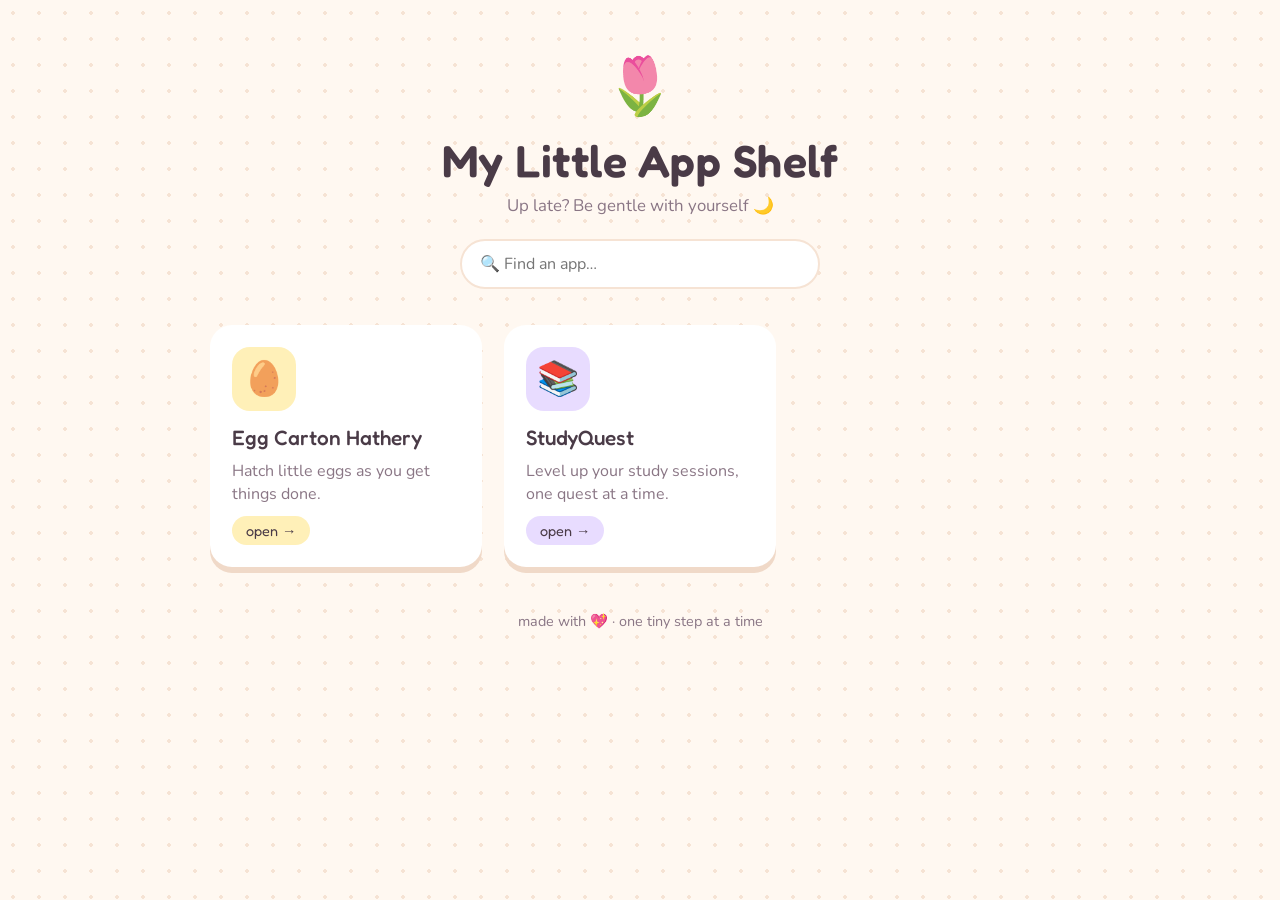
==== commit cf6edbc7: "Update index.html" ====
--- a/index.html
+++ b/index.html
@@ -175,8 +175,8 @@
     // tint options: pink, mint, butter, sky, lilac, peach
     const apps = [
       {
-        name: "Egg Cartion Hathery",
-        path: "egg-cartion-hathery/",
+        name: "Egg Carton Hathery",
+        path: "egg-carton-hathery/",
         emoji: "🥚",
         desc: "Hatch little eggs as you get things done.",
         tint: "butter"
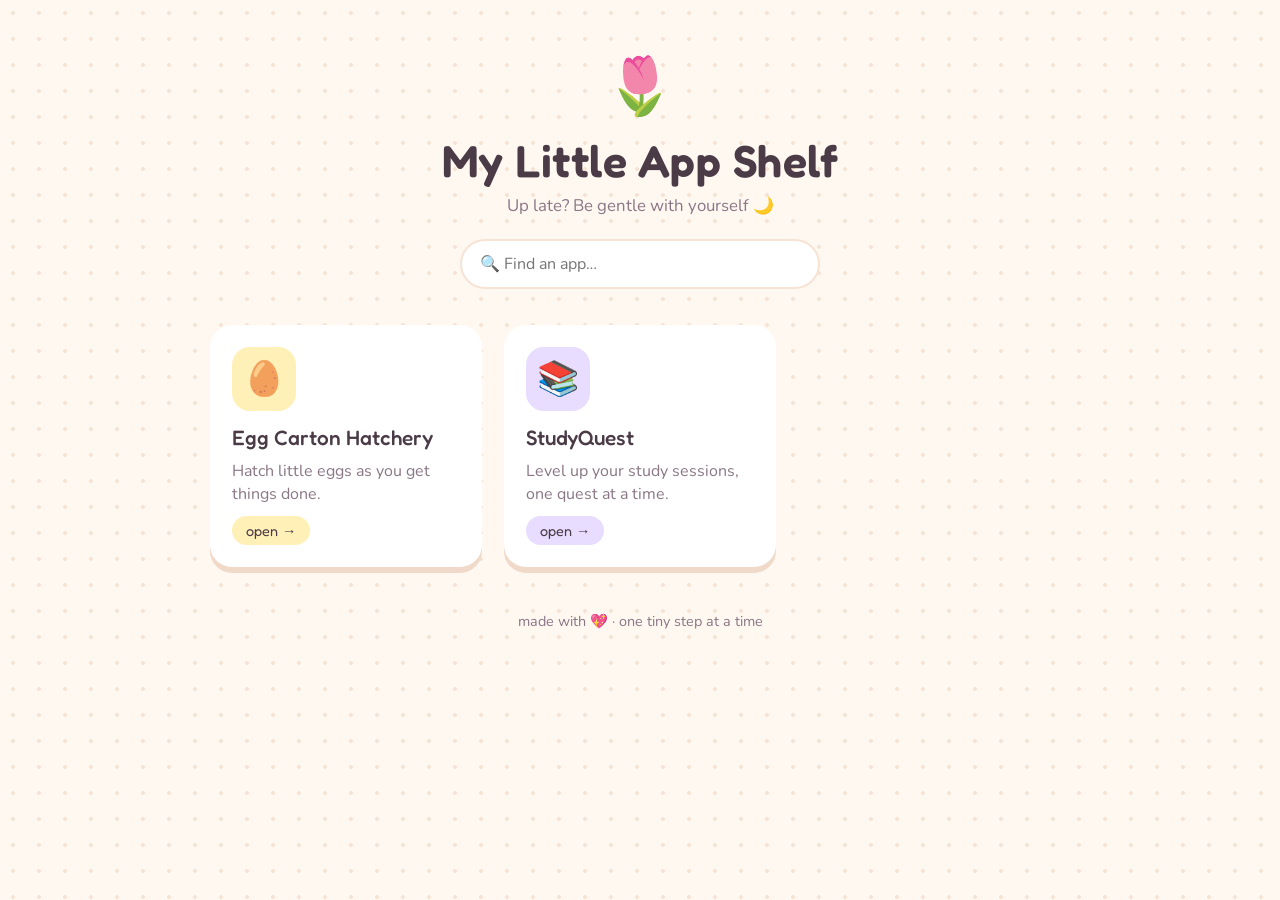
==== commit 6feb0674: "Update index.html link update to egg-carton-hatchery; spelling correction" ====
--- a/index.html
+++ b/index.html
@@ -175,8 +175,8 @@
     // tint options: pink, mint, butter, sky, lilac, peach
     const apps = [
       {
-        name: "Egg Carton Hathery",
-        path: "egg-carton-hathery/",
+        name: "Egg Carton Hatchery",
+        path: "egg-carton-hatchery/",
         emoji: "🥚",
         desc: "Hatch little eggs as you get things done.",
         tint: "butter"
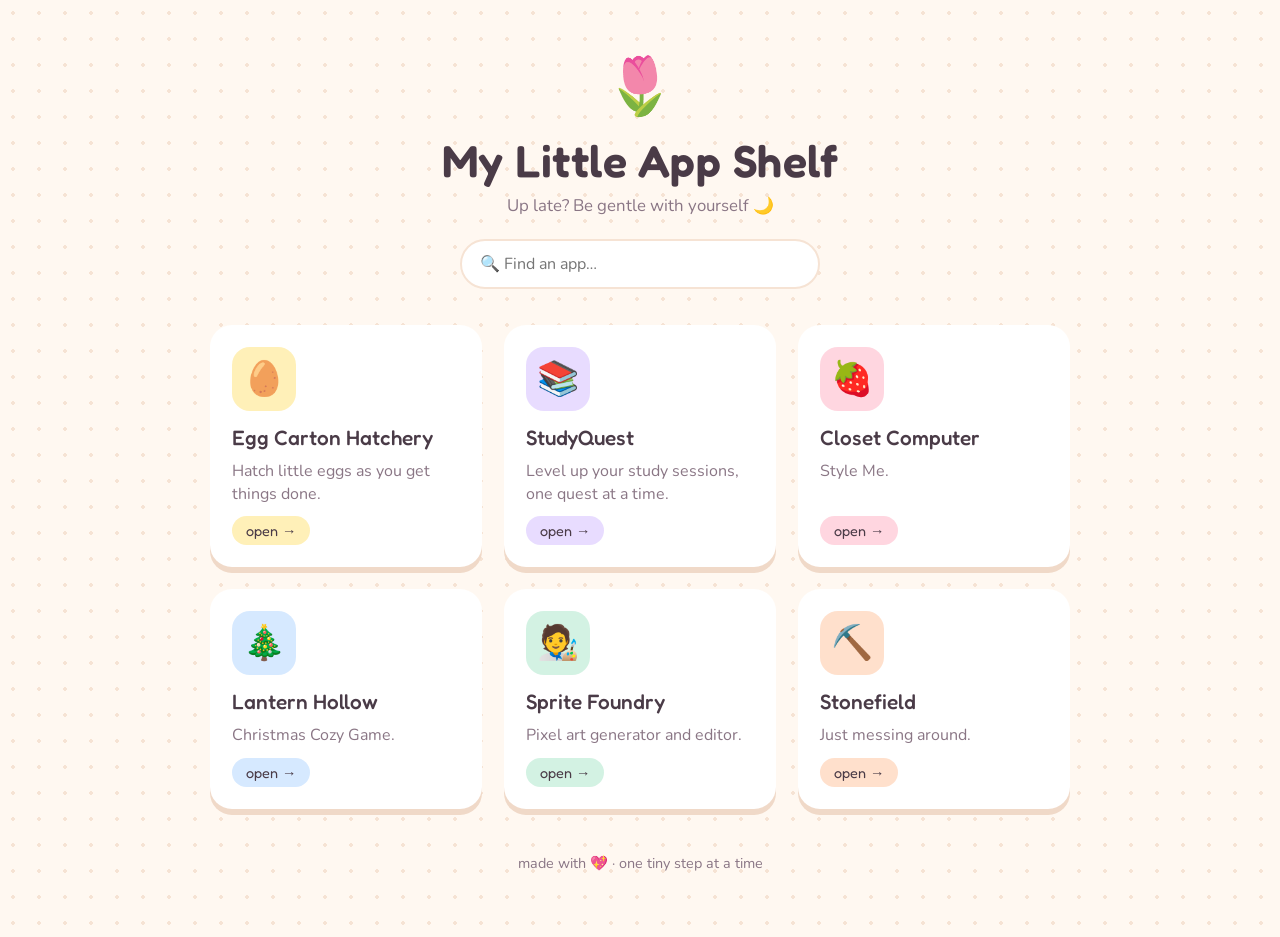
==== commit 30b94632: "Update index.html updated app links" ====
--- a/index.html
+++ b/index.html
@@ -187,6 +187,34 @@
         emoji: "📚",
         desc: "Level up your study sessions, one quest at a time.",
         tint: "lilac"
+      },
+      {
+        name: "Closet Computer",
+        path: "closet-computer/",
+        emoji: "🍓",
+        desc: "Style Me.",
+        tint: "pink"   // pink, mint, butter, sky, lilac or peach
+      },
+      {
+        name: "Lantern Hollow",
+        path: "lantern-hollow/",
+        emoji: "🎄",
+        desc: "Christmas Cozy Game.",
+        tint: "sky"   // pink, mint, butter, sky, lilac or peach
+      },
+      {
+        name: "Sprite Foundry",
+        path: "sprite-foundry 2/",
+        emoji: "🧑‍🎨",
+        desc: "Pixel art generator and editor.",
+        tint: "mint"   // pink, mint, butter, sky, lilac or peach
+      },
+      {
+        name: "Stonefield",
+        path: "stonefield 2/",
+        emoji: "⛏️",
+        desc: "Just messing around.",
+        tint: "peach"   // pink, mint, butter, sky, lilac or peach
       }
     ];
 
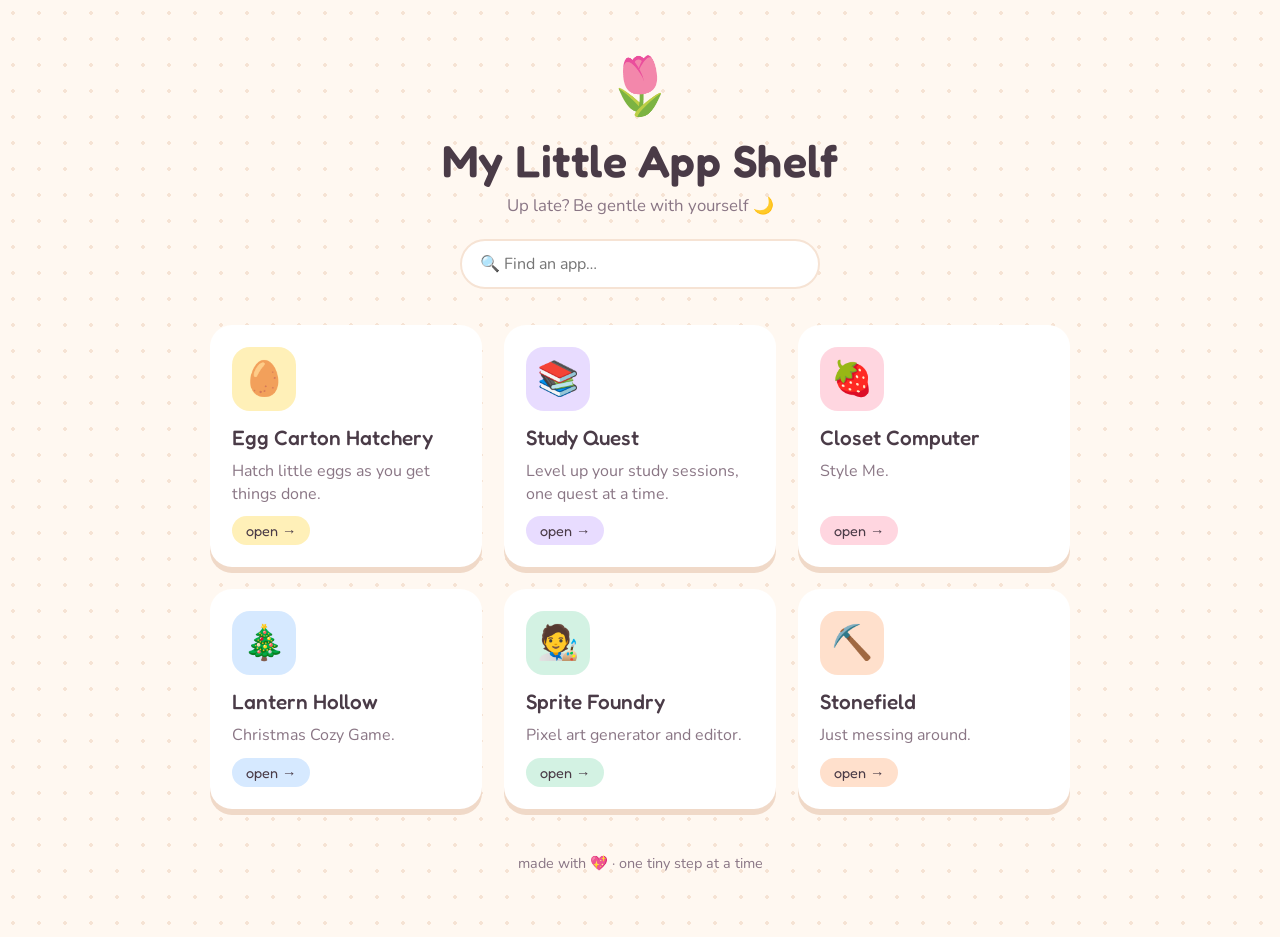
==== commit 20c0dce0: "Update index.html" ====
--- a/index.html
+++ b/index.html
@@ -182,7 +182,7 @@
         tint: "butter"
       },
       {
-        name: "StudyQuest",
+        name: "Study Quest",
         path: "studyquest/",
         emoji: "📚",
         desc: "Level up your study sessions, one quest at a time.",
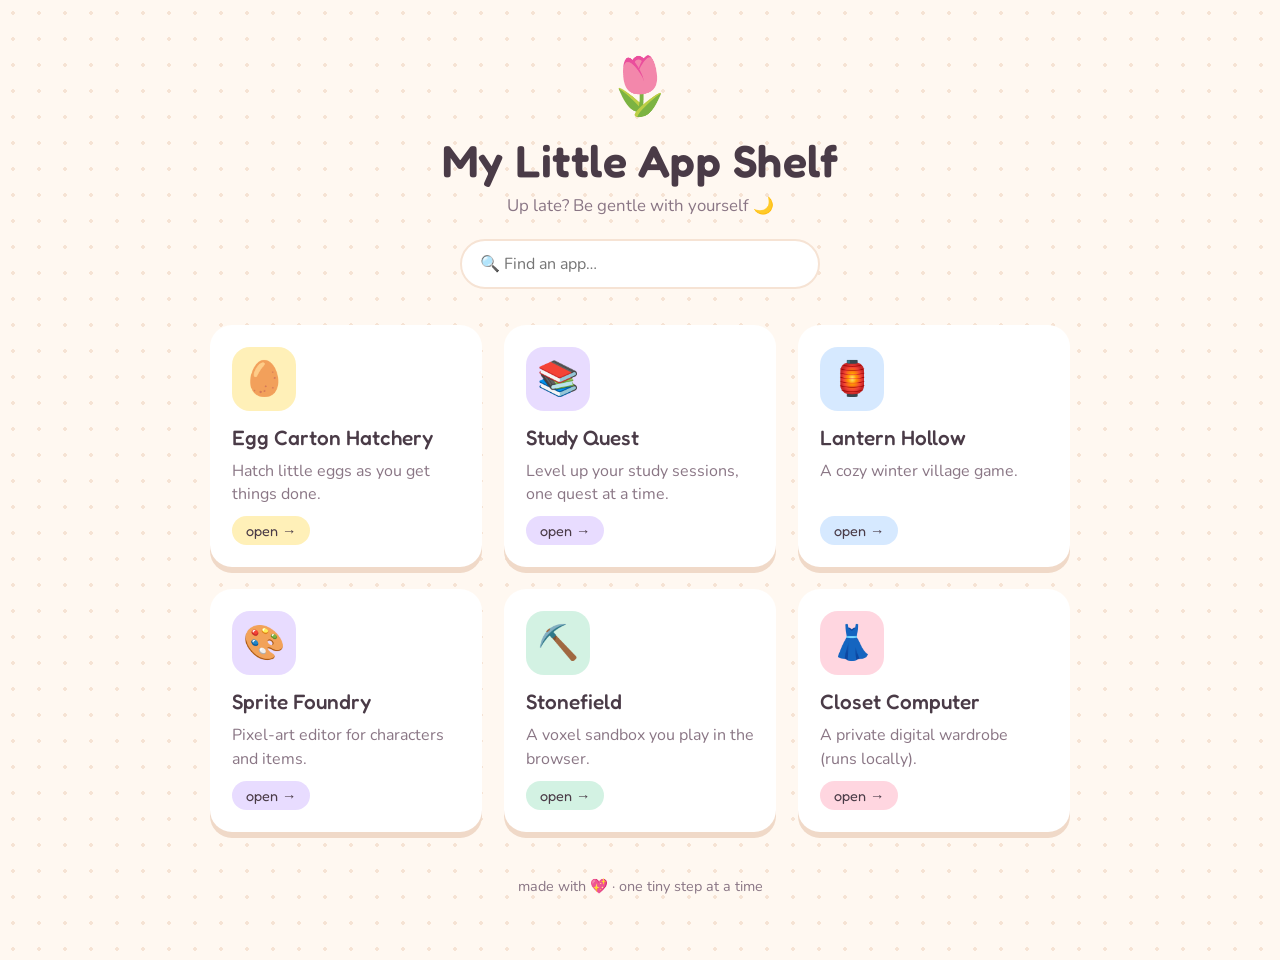
==== commit b94b4d99: "Update index.html" ====
--- a/index.html
+++ b/index.html
@@ -188,33 +188,29 @@
         desc: "Level up your study sessions, one quest at a time.",
         tint: "lilac"
       },
-      {
-        name: "Closet Computer",
-        path: "closet-computer/",
-        emoji: "🍓",
-        desc: "Style Me.",
-        tint: "pink"   // pink, mint, butter, sky, lilac or peach
-      },
-      {
-        name: "Lantern Hollow",
-        path: "lantern-hollow/",
-        emoji: "🎄",
-        desc: "Christmas Cozy Game.",
-        tint: "sky"   // pink, mint, butter, sky, lilac or peach
-      },
-      {
-        name: "Sprite Foundry",
-        path: "sprite-foundry 2/",
-        emoji: "🧑‍🎨",
-        desc: "Pixel art generator and editor.",
-        tint: "mint"   // pink, mint, butter, sky, lilac or peach
-      },
-      {
-        name: "Stonefield",
-        path: "stonefield 2/",
-        emoji: "⛏️",
-        desc: "Just messing around.",
-        tint: "peach"   // pink, mint, butter, sky, lilac or peach
+      { name: "Lantern Hollow", 
+       path: "lantern-hollow/", 
+       emoji: "🏮", 
+       desc: "A cozy winter village game.", 
+       tint: "sky" 
+      },
+      { name: "Sprite Foundry", 
+       path: "sprite-foundry%202/", 
+       emoji: "🎨", 
+       desc: "Pixel-art editor for characters and items.", 
+       tint: "lilac" 
+      },
+      { name: "Stonefield", 
+       path: "stonefield%202/", 
+       emoji: "⛏️", 
+       desc: "A voxel sandbox you play in the browser.", 
+       tint: "mint" 
+      },
+      { name: "Closet Computer", 
+       path: "closet-computer/", 
+       emoji: "👗", 
+       desc: "A private digital wardrobe (runs locally).", 
+       tint: "pink" 
       }
     ];
 
